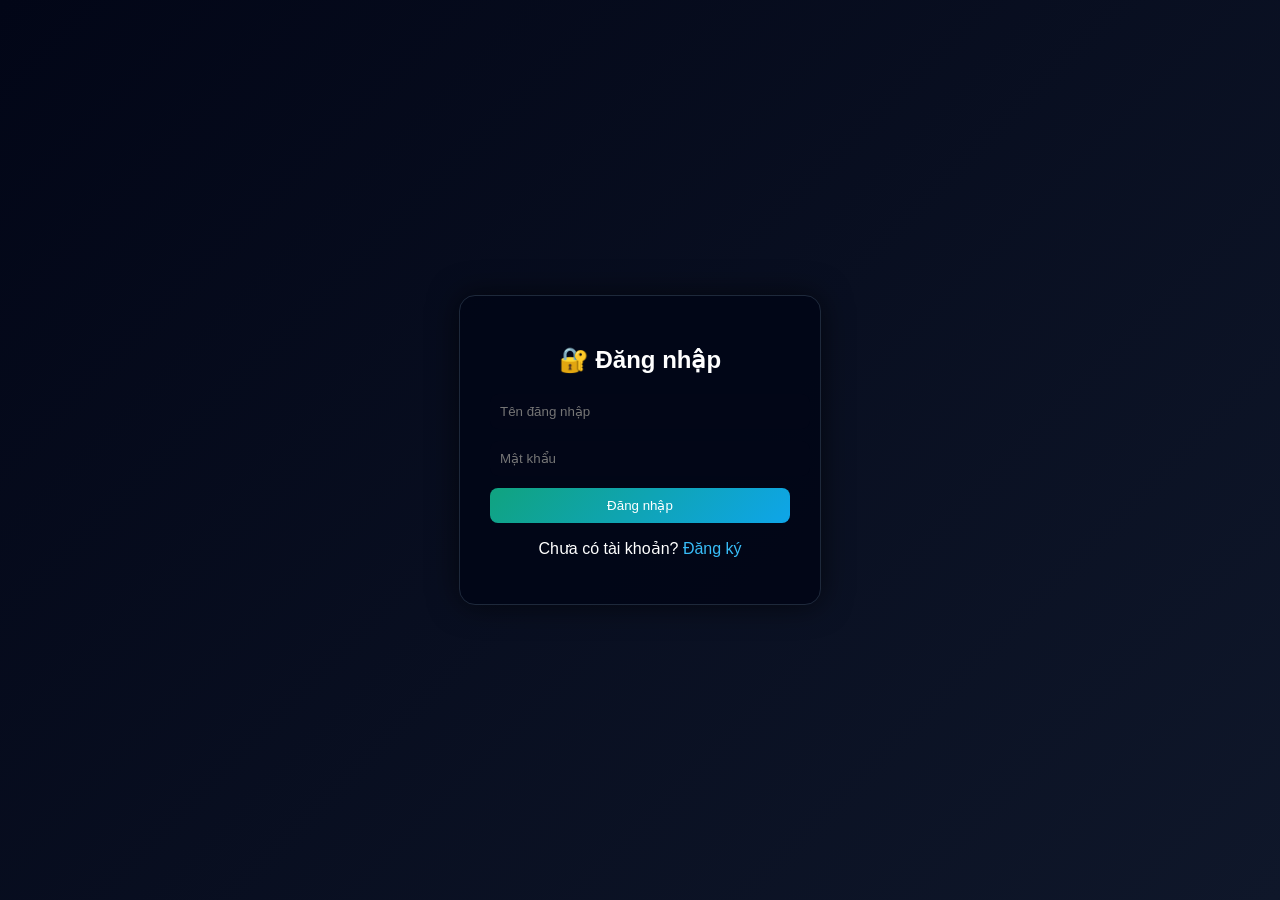
==== frontend/login.html @ c0acf872 "push" ====
<!DOCTYPE html>
<html lang="vi">

<head>
    <meta charset="UTF-8">
    <title>Đăng nhập</title>
    <link rel="stylesheet" href="css/login.css">
</head>

<body>

    <div class="login-container">
        <h2>🔐 Đăng nhập</h2>

        <input id="username" placeholder="Tên đăng nhập">
        <input id="password" type="password" placeholder="Mật khẩu">

        <button onclick="login()">Đăng nhập</button>

        <p>Chưa có tài khoản?
            <a href="register.html">Đăng ký</a>
        </p>
    </div>

    <script src="js/login.js"></script>

</body>

</html>
---- frontend/css/login.css ----
body {
    margin: 0;
    font-family: "Segoe UI", sans-serif;
    background: linear-gradient(135deg, #020617, #0f172a);
    color: white;
    display: flex;
    justify-content: center;
    align-items: center;
    height: 100vh;
}

.login-container {
    background: rgba(2, 6, 23, 0.95);
    padding: 30px;
    border-radius: 16px;
    width: 300px;
    box-shadow: 0 0 30px rgba(0, 0, 0, 0.6);
    border: 1px solid #1e293b;
    text-align: center;
}

.login-container h2 {
    margin-bottom: 20px;
}

.login-container input {
    width: 100%;
    padding: 10px;
    margin-bottom: 12px;
    border-radius: 8px;
    border: none;
    background: #020617;
    color: white;
    outline: none;
}

.login-container button {
    width: 100%;
    padding: 10px;
    border: none;
    border-radius: 8px;
    background: linear-gradient(135deg, #10a37f, #0ea5e9);
    color: white;
    cursor: pointer;
    transition: 0.2s;
}

.login-container button:hover {
    transform: scale(1.05);
}

.login-container a {
    color: #38bdf8;
    text-decoration: none;
}
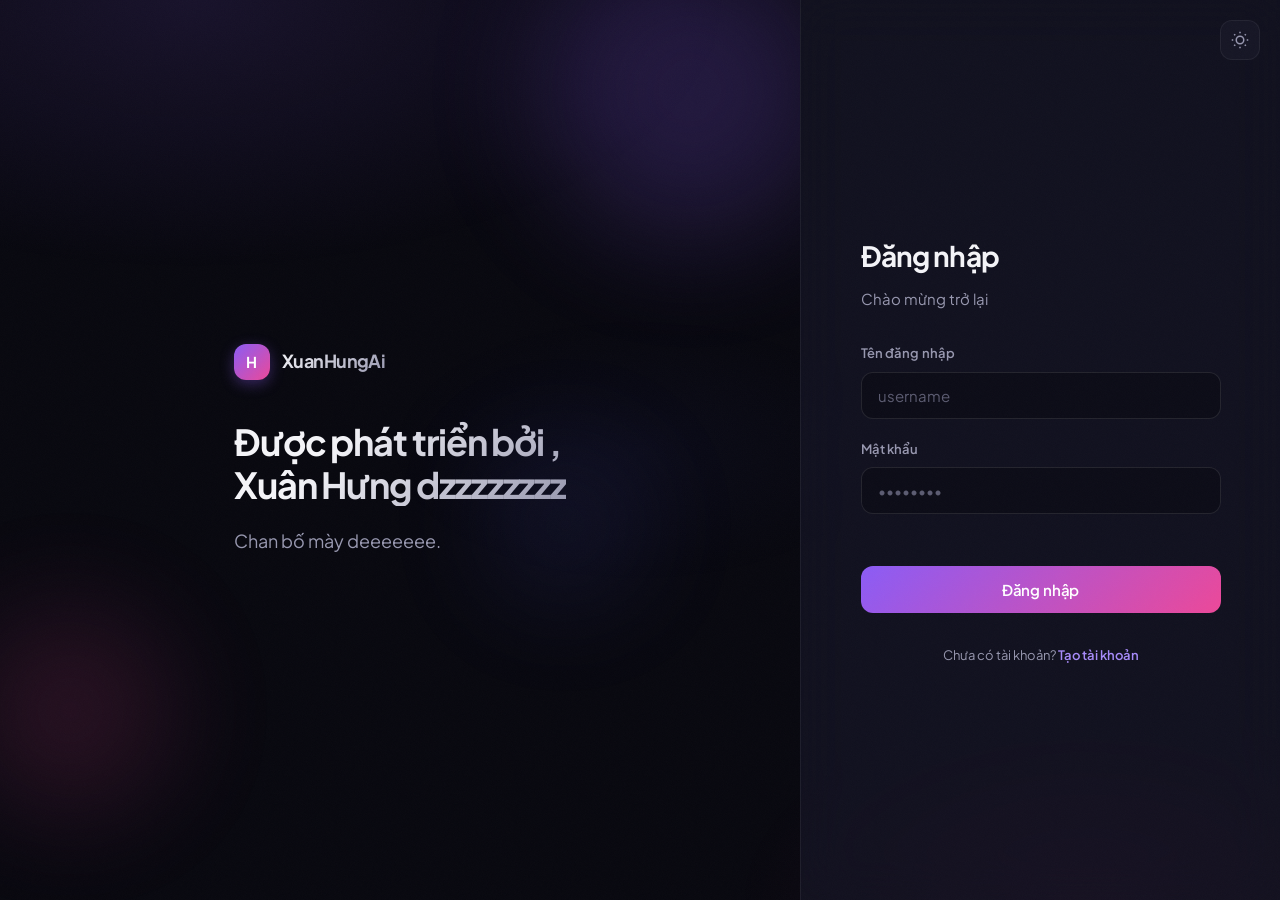
==== commit 2e8f37ef: "Redesign frontend, add auth and VS Code tasks, stop tracking .env Co-authored-by: Cursor <cursoragen" ====
--- a/frontend/login.html
+++ b/frontend/login.html
@@ -1,29 +1,116 @@
-<!DOCTYPE html>
+<!doctype html>
 <html lang="vi">
+  <head>
+    <meta charset="UTF-8" />
+    <meta name="viewport" content="width=device-width, initial-scale=1.0" />
+    <meta name="theme-color" content="#08080f" />
+    <title>Đăng nhập — Nova</title>
+    <script>
+      (function () {
+        document.documentElement.setAttribute(
+          "data-theme",
+          localStorage.getItem("theme") || "dark",
+        );
+      })();
+    </script>
+    <link rel="stylesheet" href="css/login.css" />
+  </head>
 
-<head>
-    <meta charset="UTF-8">
-    <title>Đăng nhập</title>
-    <link rel="stylesheet" href="css/login.css">
-</head>
+  <body>
+    <div class="grain" aria-hidden="true"></div>
 
-<body>
+    <div class="auth-layout">
+      <aside class="auth-hero">
+        <div class="hero-content">
+          <div class="brand">
+            <span class="brand-mark">H</span>
+            <span class="brand-name">XuanHungAi</span>
+          </div>
+          <h1>Được phát triển bởi ,<br />Xuân Hưng dzzzzzzzz</h1>
+          <p>Chan bố mày deeeeeee.</p>
+        </div>
+        <div class="hero-orbs" aria-hidden="true">
+          <div class="orb orb-1"></div>
+          <div class="orb orb-2"></div>
+          <div class="orb orb-3"></div>
+        </div>
+      </aside>
 
-    <div class="login-container">
-        <h2>🔐 Đăng nhập</h2>
+      <main class="auth-panel">
+        <button
+          class="theme-toggle"
+          onclick="toggleTheme()"
+          title="Đổi giao diện"
+          aria-label="Đổi giao diện"
+        >
+          <span data-theme-icon>
+            <svg
+              class="icon-sun"
+              viewBox="0 0 24 24"
+              fill="none"
+              stroke="currentColor"
+              stroke-width="2"
+              aria-hidden="true"
+            >
+              <circle cx="12" cy="12" r="5" />
+              <line x1="12" y1="1" x2="12" y2="3" />
+              <line x1="12" y1="21" x2="12" y2="23" />
+              <line x1="4.22" y1="4.22" x2="5.64" y2="5.64" />
+              <line x1="18.36" y1="18.36" x2="19.78" y2="19.78" />
+              <line x1="1" y1="12" x2="3" y2="12" />
+              <line x1="21" y1="12" x2="23" y2="12" />
+              <line x1="4.22" y1="19.78" x2="5.64" y2="18.36" />
+              <line x1="18.36" y1="5.64" x2="19.78" y2="4.22" />
+            </svg>
+            <svg
+              class="icon-moon"
+              viewBox="0 0 24 24"
+              fill="none"
+              stroke="currentColor"
+              stroke-width="2"
+              aria-hidden="true"
+            >
+              <path d="M21 12.79A9 9 0 1 1 11.21 3 7 7 0 0 0 21 12.79z" />
+            </svg>
+          </span>
+        </button>
 
-        <input id="username" placeholder="Tên đăng nhập">
-        <input id="password" type="password" placeholder="Mật khẩu">
+        <div class="auth-form-wrap">
+          <h2>Đăng nhập</h2>
+          <p class="auth-sub">Chào mừng trở lại</p>
 
-        <button onclick="login()">Đăng nhập</button>
+          <div class="form-group">
+            <label for="username">Tên đăng nhập</label>
+            <input
+              id="username"
+              placeholder="username"
+              autocomplete="username"
+            />
+          </div>
 
-        <p>Chưa có tài khoản?
-            <a href="register.html">Đăng ký</a>
-        </p>
+          <div class="form-group">
+            <label for="password">Mật khẩu</label>
+            <input
+              id="password"
+              type="password"
+              placeholder="••••••••"
+              autocomplete="current-password"
+            />
+          </div>
+
+          <p id="error-msg" class="error-msg" role="alert"></p>
+
+          <button class="btn-primary" onclick="login()">Đăng nhập</button>
+
+          <p class="auth-footer">
+            Chưa có tài khoản? <a href="register.html">Tạo tài khoản</a>
+          </p>
+        </div>
+      </main>
     </div>
 
+    <script src="js/theme.js"></script>
+    <script src="js/config.js"></script>
     <script src="js/login.js"></script>
-
-</body>
-
-</html>+  </body>
+</html>
--- a/frontend/css/login.css
+++ b/frontend/css/login.css
@@ -1,55 +1,248 @@
+@import "base.css";
+
+/* ─── Auth Layout ─── */
 body {
-    margin: 0;
-    font-family: "Segoe UI", sans-serif;
-    background: linear-gradient(135deg, #020617, #0f172a);
-    color: white;
-    display: flex;
+  display: flex;
+  align-items: stretch;
+  min-height: 100vh;
+  min-height: 100dvh;
+}
+
+.auth-layout {
+  display: flex;
+  width: 100%;
+  min-height: 100vh;
+  min-height: 100dvh;
+  position: relative;
+  z-index: 1;
+}
+
+/* ─── Hero Panel ─── */
+.auth-hero {
+  flex: 1;
+  display: flex;
+  align-items: center;
+  justify-content: center;
+  padding: var(--space-12);
+  position: relative;
+  overflow: hidden;
+}
+
+.hero-content {
+  max-width: 440px;
+  position: relative;
+  z-index: 2;
+  animation: fadeUp var(--duration-slow) var(--ease-out);
+}
+
+.auth-hero .brand {
+  margin-bottom: var(--space-10);
+}
+
+.auth-hero h1 {
+  font-size: clamp(var(--text-2xl), 4vw, var(--text-3xl));
+  font-weight: 700;
+  line-height: 1.2;
+  letter-spacing: -0.03em;
+  margin-bottom: var(--space-5);
+  background: linear-gradient(135deg, var(--text-primary) 30%, var(--text-secondary));
+  -webkit-background-clip: text;
+  -webkit-text-fill-color: transparent;
+  background-clip: text;
+}
+
+.auth-hero p {
+  font-size: var(--text-lg);
+  color: var(--text-secondary);
+  line-height: 1.7;
+  max-width: 360px;
+}
+
+.hero-orbs {
+  position: absolute;
+  inset: 0;
+  pointer-events: none;
+  overflow: hidden;
+}
+
+.hero-orbs .orb {
+  position: absolute;
+  border-radius: 50%;
+  filter: blur(60px);
+  animation: pulse-glow 6s ease-in-out infinite;
+}
+
+.hero-orbs .orb-1 {
+  width: 300px;
+  height: 300px;
+  background: var(--accent);
+  opacity: 0.2;
+  top: -60px;
+  right: -40px;
+}
+
+.hero-orbs .orb-2 {
+  width: 200px;
+  height: 200px;
+  background: var(--accent-2);
+  opacity: 0.15;
+  bottom: 10%;
+  left: -30px;
+  animation-delay: 2s;
+}
+
+.hero-orbs .orb-3 {
+  width: 150px;
+  height: 150px;
+  background: #6366f1;
+  opacity: 0.12;
+  top: 50%;
+  right: 20%;
+  animation-delay: 4s;
+}
+
+/* ─── Auth Panel ─── */
+.auth-panel {
+  width: 100%;
+  max-width: 480px;
+  display: flex;
+  flex-direction: column;
+  align-items: center;
+  justify-content: center;
+  padding: var(--space-10) var(--space-8);
+  background: var(--bg-overlay);
+  backdrop-filter: blur(24px) saturate(1.4);
+  -webkit-backdrop-filter: blur(24px) saturate(1.4);
+  border-left: 1px solid var(--border-subtle);
+  position: relative;
+}
+
+.theme-toggle {
+  position: absolute;
+  top: var(--space-5);
+  right: var(--space-5);
+  width: 40px;
+  height: 40px;
+  border-radius: var(--radius-md);
+  border: 1px solid var(--border-subtle);
+  background: var(--bg-raised);
+  color: var(--text-secondary);
+  cursor: pointer;
+  display: flex;
+  align-items: center;
+  justify-content: center;
+  transition:
+    background var(--duration-fast) var(--ease-out),
+    color var(--duration-fast),
+    transform var(--duration-fast) var(--ease-spring),
+    box-shadow var(--duration-normal);
+}
+
+.theme-toggle:hover {
+  background: var(--bg-surface);
+  color: var(--text-primary);
+  transform: scale(1.06);
+  box-shadow: var(--shadow-sm);
+}
+
+.theme-toggle svg {
+  width: 18px;
+  height: 18px;
+}
+
+.auth-form-wrap {
+  width: 100%;
+  max-width: 360px;
+  animation: fadeUp var(--duration-slow) var(--ease-out) 0.1s both;
+}
+
+.auth-form-wrap h2 {
+  font-size: var(--text-2xl);
+  font-weight: 700;
+  letter-spacing: -0.03em;
+  margin-bottom: var(--space-2);
+}
+
+.auth-sub {
+  font-size: var(--text-base);
+  color: var(--text-secondary);
+  margin-bottom: var(--space-8);
+}
+
+.auth-footer {
+  text-align: center;
+  margin-top: var(--space-8);
+  font-size: var(--text-sm);
+  color: var(--text-secondary);
+}
+
+.auth-footer a {
+  color: var(--accent-light);
+  text-decoration: none;
+  font-weight: 600;
+  transition: color var(--duration-fast);
+}
+
+.auth-footer a:hover {
+  color: var(--accent);
+  text-decoration: underline;
+  text-underline-offset: 3px;
+}
+
+[data-theme="light"] .auth-footer a {
+  color: var(--accent-dark);
+}
+
+/* ─── Mobile ─── */
+@media (max-width: 900px) {
+  .auth-layout {
+    flex-direction: column;
+  }
+
+  .auth-hero {
+    padding: var(--space-10) var(--space-6) var(--space-6);
+    min-height: auto;
+  }
+
+  .hero-content {
+    text-align: center;
+    max-width: 100%;
+  }
+
+  .auth-hero .brand {
     justify-content: center;
-    align-items: center;
-    height: 100vh;
-}
-
-.login-container {
-    background: rgba(2, 6, 23, 0.95);
-    padding: 30px;
-    border-radius: 16px;
-    width: 300px;
-    box-shadow: 0 0 30px rgba(0, 0, 0, 0.6);
-    border: 1px solid #1e293b;
-    text-align: center;
-}
-
-.login-container h2 {
-    margin-bottom: 20px;
-}
-
-.login-container input {
-    width: 100%;
-    padding: 10px;
-    margin-bottom: 12px;
-    border-radius: 8px;
-    border: none;
-    background: #020617;
-    color: white;
-    outline: none;
-}
-
-.login-container button {
-    width: 100%;
-    padding: 10px;
-    border: none;
-    border-radius: 8px;
-    background: linear-gradient(135deg, #10a37f, #0ea5e9);
-    color: white;
-    cursor: pointer;
-    transition: 0.2s;
-}
-
-.login-container button:hover {
-    transform: scale(1.05);
-}
-
-.login-container a {
-    color: #38bdf8;
-    text-decoration: none;
-}+    margin-bottom: var(--space-6);
+  }
+
+  .auth-hero p {
+    margin: 0 auto;
+    font-size: var(--text-base);
+  }
+
+  .hero-orbs .orb-1 {
+    width: 200px;
+    height: 200px;
+  }
+
+  .auth-panel {
+    max-width: 100%;
+    border-left: none;
+    border-top: 1px solid var(--border-subtle);
+    padding: var(--space-8) var(--space-6) var(--space-10);
+    flex: 1;
+  }
+}
+
+@media (max-width: 480px) {
+  .auth-hero {
+    padding: var(--space-8) var(--space-5) var(--space-4);
+  }
+
+  .auth-hero h1 {
+    font-size: var(--text-xl);
+  }
+
+  .auth-panel {
+    padding: var(--space-6) var(--space-5) var(--space-8);
+  }
+}
